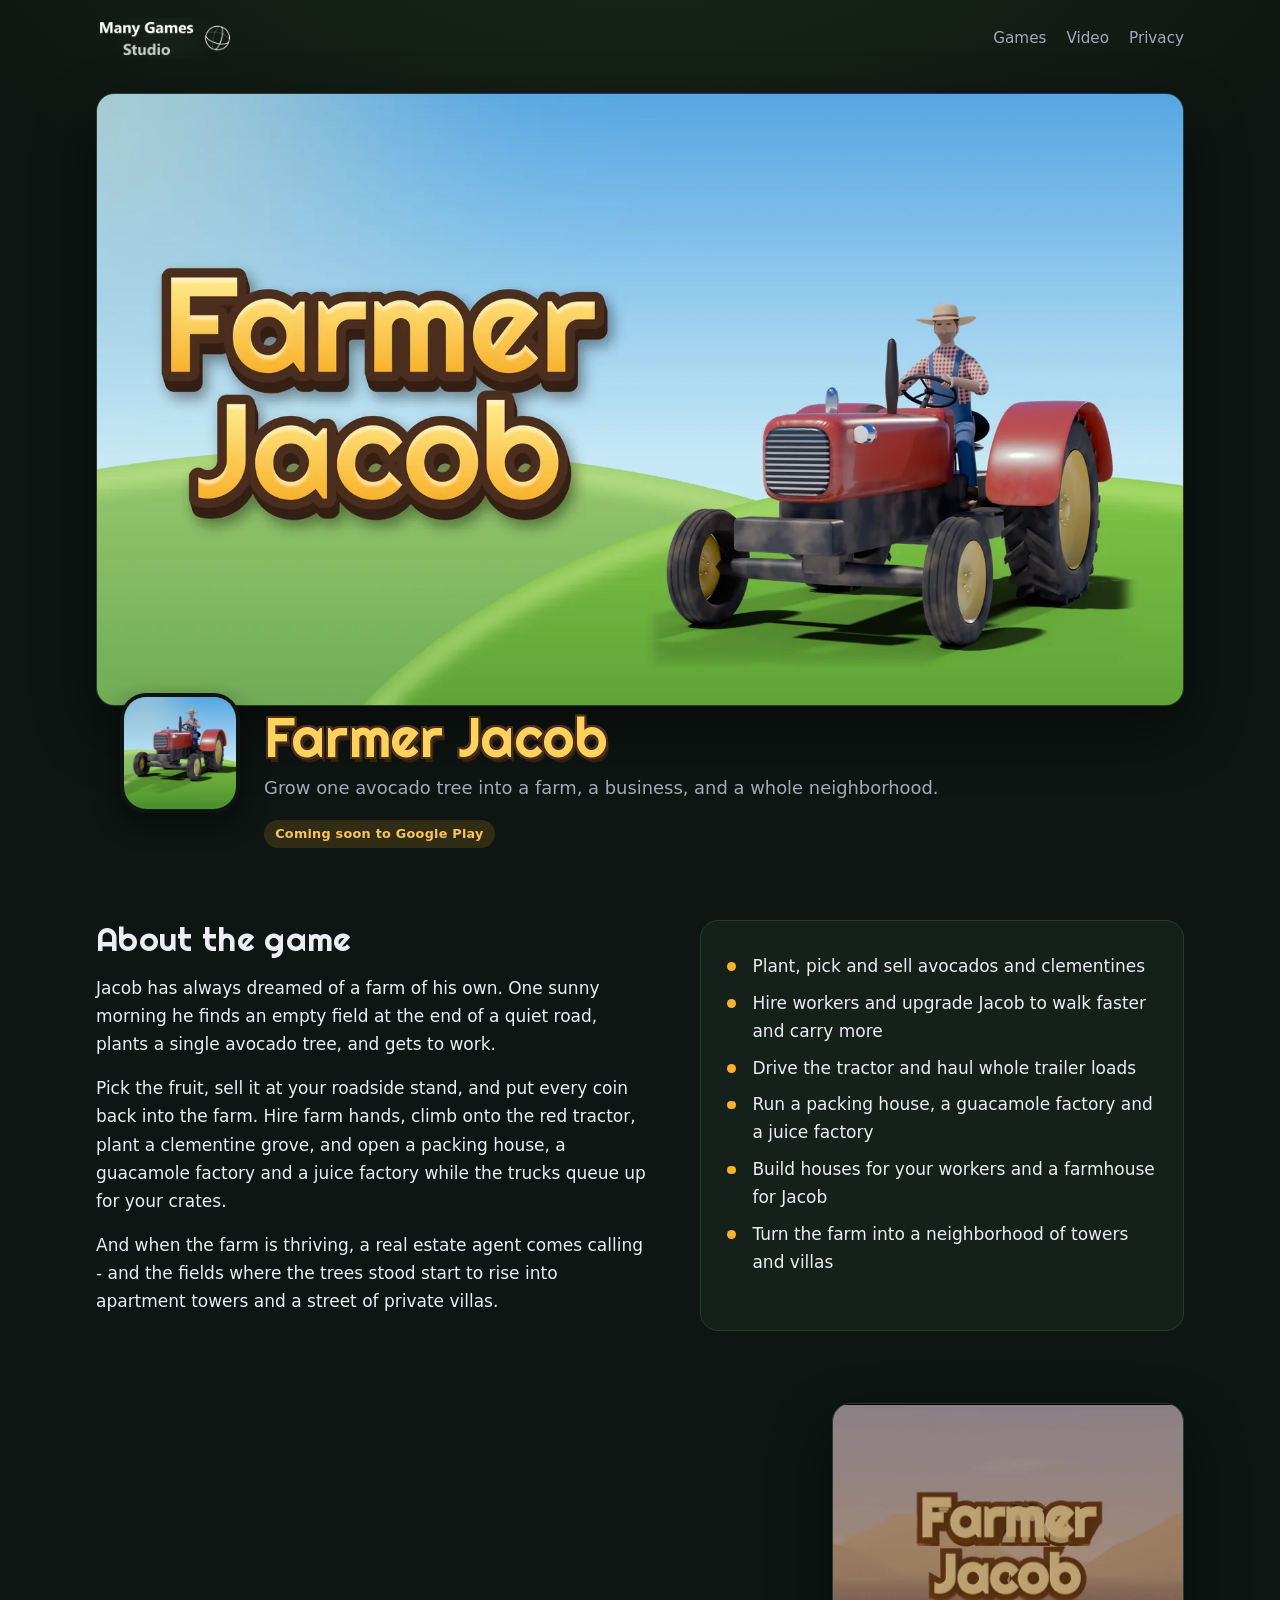
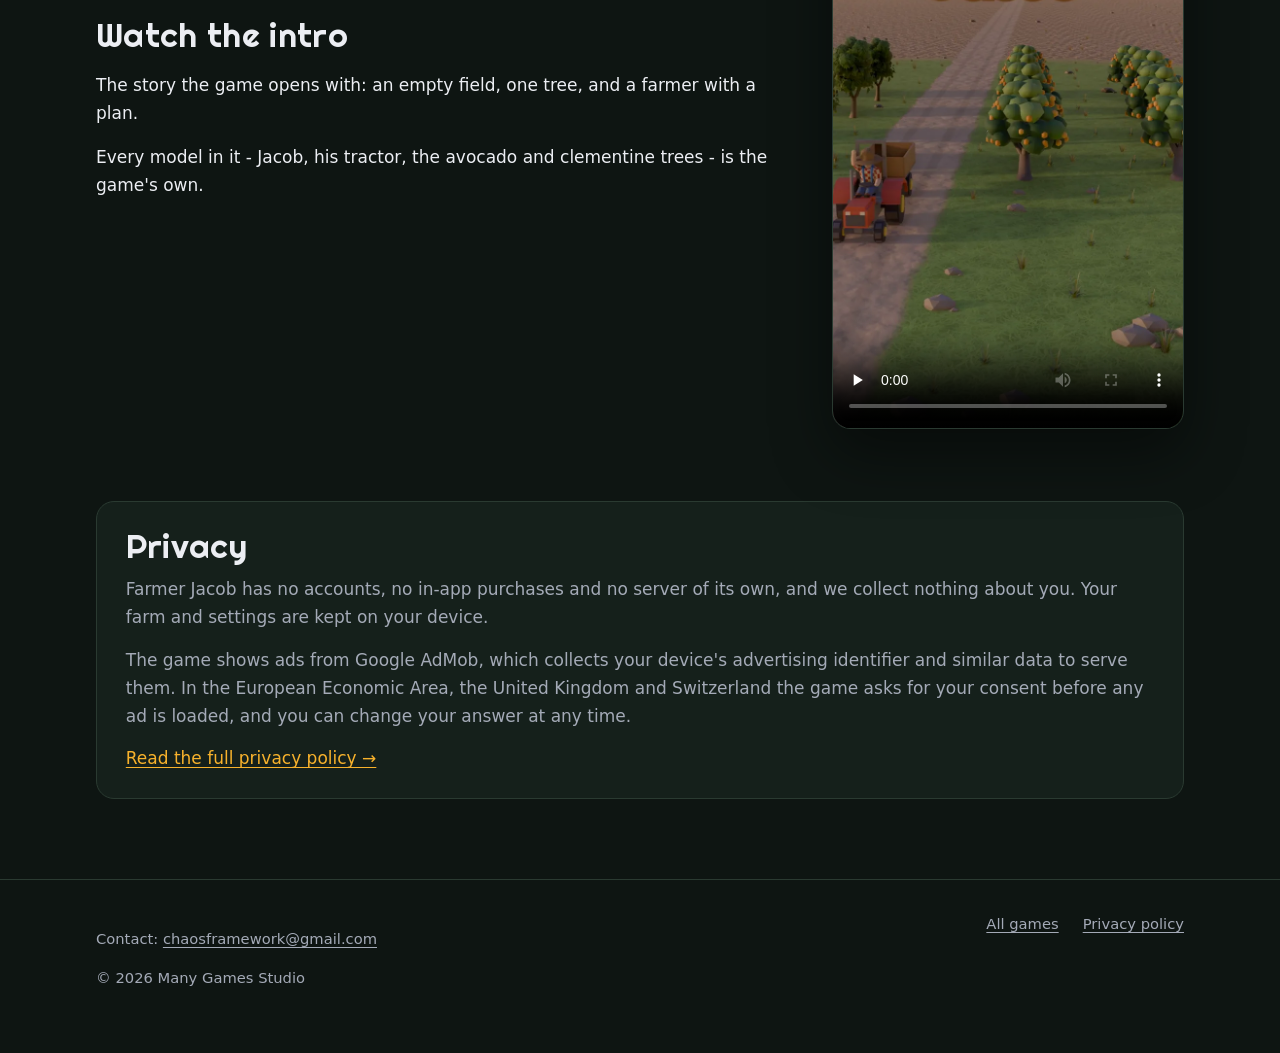
==== farmer-jacob/index.html @ d823fd6c "New site" ====
<!doctype html>
<html lang="en">
<head>
    <meta charset="utf-8">
    <meta name="viewport" content="width=device-width, initial-scale=1">
    <title>Farmer Jacob - Many Games Studio</title>
    <meta name="description" content="Farmer Jacob: grow one avocado tree into a farm, a business, and a whole neighborhood. Coming soon to Google Play.">
    <meta property="og:title" content="Farmer Jacob">
    <meta property="og:description" content="Grow one avocado tree into a farm, a business, and a whole neighborhood.">
    <meta property="og:image" content="https://many-games.github.io/farmer-jacob/images/feature.png">
    <meta property="og:type" content="website">
    <link rel="icon" type="image/png" href="images/icon.png">
    <link rel="preconnect" href="https://fonts.googleapis.com">
    <link rel="preconnect" href="https://fonts.gstatic.com" crossorigin>
    <link rel="stylesheet" href="https://fonts.googleapis.com/css2?family=Righteous&display=swap">
    <link rel="stylesheet" href="../assets/site.css">
</head>
<body class="theme-farmer">
    <header class="site-header">
        <div class="wrap">
            <a class="site-header__logo" href="../" aria-label="Many Games Studio home"><img src="../assets/many-games-logo.png" alt="Many Games Studio" width="672" height="203"></a>
            <nav class="site-nav" aria-label="Main">
                <a href="../#games">Games</a>
                <a href="#video">Video</a>
                <a href="#privacy">Privacy</a>
            </nav>
        </div>
    </header>

    <main class="wrap">
        <section class="game-hero">
            <img class="game-hero__art" src="images/hero.webp" alt="Farmer Jacob driving his red tractor across a green hill" width="1600" height="900">
            <div class="game-hero__head">
                <img class="game-hero__icon" src="images/icon.png" alt="" width="512" height="512">
                <div class="game-hero__text">
                    <h1 class="title-farmer">Farmer Jacob</h1>
                    <p class="game-hero__tagline">Grow one avocado tree into a farm, a business, and a whole neighborhood.</p>
                    <div class="game-hero__actions">
                        <span class="pill pill--soon">Coming soon to Google Play</span>
                    </div>
                </div>
            </div>
        </section>

        <section class="section about" aria-labelledby="about-title">
            <div>
                <h2 id="about-title">About the game</h2>
                <p>Jacob has always dreamed of a farm of his own. One sunny morning he finds an empty field at the end of a quiet road, plants a single avocado tree,
                    and gets to work.</p>
                <p>Pick the fruit, sell it at your roadside stand, and put every coin back into the farm. Hire farm hands, climb onto the red tractor, plant a clementine
                    grove, and open a packing house, a guacamole factory and a juice factory while the trucks queue up for your crates.</p>
                <p>And when the farm is thriving, a real estate agent comes calling - and the fields where the trees stood start to rise into apartment towers and
                    a street of private villas.</p>
            </div>
            <ul class="features">
                <li>Plant, pick and sell avocados and clementines</li>
                <li>Hire workers and upgrade Jacob to walk faster and carry more</li>
                <li>Drive the tractor and haul whole trailer loads</li>
                <li>Run a packing house, a guacamole factory and a juice factory</li>
                <li>Build houses for your workers and a farmhouse for Jacob</li>
                <li>Turn the farm into a neighborhood of towers and villas</li>
            </ul>
        </section>

        <section class="section film" id="video" aria-labelledby="video-title">
            <div>
                <h2 id="video-title">Watch the intro</h2>
                <p>The story the game opens with: an empty field, one tree, and a farmer with a plan.</p>
                <p>Every model in it - Jacob, his tractor, the avocado and clementine trees - is the game's own.</p>
            </div>
            <video controls playsinline preload="none" poster="images/intro-poster.webp" width="1080" height="1920">
                <source src="intro.mp4" type="video/mp4">
                <a href="intro.mp4">Download the intro video</a>
            </video>
        </section>

        <section class="section privacy" id="privacy" aria-labelledby="privacy-title">
            <h2 id="privacy-title">Privacy</h2>
            <p>Farmer Jacob has no accounts, no in-app purchases and no server of its own, and we collect nothing about you. Your farm and settings are kept on your
                device.</p>
            <p>The game shows ads from Google AdMob, which collects your device's advertising identifier and similar data to serve them. In the European Economic Area,
                the United Kingdom and Switzerland the game asks for your consent before any ad is loaded, and you can change your answer at any time.</p>
            <p><a href="privacy-policy.html">Read the full privacy policy &rarr;</a></p>
        </section>
    </main>

    <footer class="site-footer">
        <div class="wrap">
            <div>
                <p>Contact: <a href="mailto:chaosframework@gmail.com">chaosframework@gmail.com</a></p>
                <p>&copy; 2026 Many Games Studio</p>
            </div>
            <ul>
                <li><a href="../">All games</a></li>
                <li><a href="privacy-policy.html">Privacy policy</a></li>
            </ul>
        </div>
    </footer>
</body>
</html>
---- assets/site.css ----
/* Many Games Studio - shared styles for the landing page, the game pages and their privacy policies */

:root {
    color-scheme: dark;
    --bg: #0f1116;
    --bg-glow: rgba(110, 140, 255, 0.10);
    --surface: #171a22;
    --surface-raised: #1d212b;
    --line: #2a2f3b;
    --text: #eceef3;
    --muted: #a4aab7;
    --accent: #8aa8ff;
    --accent-ink: #0f1116;
    --radius: 18px;
    --radius-small: 12px;
    --page: 68rem;
    --display: "Righteous", system-ui, sans-serif;
    --body: system-ui, -apple-system, "Segoe UI", Roboto, Helvetica, Arial, sans-serif;
}

/* Each game page takes on its game's colors */
.theme-hanoi {
    --bg: #0a0f21;
    --bg-glow: rgba(70, 110, 255, 0.16);
    --surface: #111833;
    --surface-raised: #17203f;
    --line: #26305a;
    --accent: #7c9bff;
}

.theme-farmer {
    --bg: #0e1512;
    --bg-glow: rgba(120, 200, 90, 0.12);
    --surface: #15201b;
    --surface-raised: #1b2922;
    --line: #2a3a31;
    --accent: #f8b22c;
    --accent-ink: #3b230f;
}

*, *::before, *::after {
    box-sizing: border-box;
}

html {
    -webkit-text-size-adjust: 100%;
}

body {
    margin: 0;
    background: radial-gradient(70rem 40rem at 50% -10rem, var(--bg-glow), transparent 70%), var(--bg);
    color: var(--text);
    font: 17px/1.65 var(--body);
    min-height: 100vh;
}

img, video {
    display: block;
    max-width: 100%;
    height: auto;
}

a {
    color: var(--accent);
    text-underline-offset: 0.2em;
}

a:focus-visible, button:focus-visible {
    outline: 3px solid var(--accent);
    outline-offset: 3px;
    border-radius: 6px;
}

h1, h2, h3 {
    font-family: var(--display);
    font-weight: 400;
    line-height: 1.15;
    letter-spacing: 0.01em;
}

h2 {
    font-size: clamp(1.6rem, 1.2rem + 1.4vw, 2.1rem);
    margin: 0 0 1rem;
}

.visually-hidden {
    position: absolute;
    width: 1px;
    height: 1px;
    overflow: hidden;
    clip: rect(0 0 0 0);
    white-space: nowrap;
}

.wrap {
    width: min(100% - 2rem, var(--page));
    margin-inline: auto;
}

/* ---- Header and footer ---- */

.site-header {
    padding: 1.1rem 0;
}

.site-header .wrap {
    display: flex;
    align-items: center;
    justify-content: space-between;
    gap: 1rem;
}

.site-header .site-header--end {
    justify-content: flex-end;
}

.site-header__logo img {
    height: 2.6rem;
    width: auto;
}

.site-nav {
    display: flex;
    gap: 1.25rem;
    font-size: 0.95rem;
}

.site-nav a {
    color: var(--muted);
    text-decoration: none;
}

.site-nav a:hover {
    color: var(--text);
}

.site-footer {
    margin-top: 5rem;
    padding: 2rem 0 3rem;
    border-top: 1px solid var(--line);
    color: var(--muted);
    font-size: 0.92rem;
}

.site-footer .wrap {
    display: flex;
    flex-wrap: wrap;
    justify-content: space-between;
    gap: 0.75rem 2rem;
}

.site-footer a {
    color: var(--muted);
}

.site-footer ul {
    display: flex;
    flex-wrap: wrap;
    gap: 0.5rem 1.5rem;
    list-style: none;
    margin: 0;
    padding: 0;
}

/* ---- Landing page ---- */

.intro {
    padding: 4rem 0 3.5rem;
    text-align: center;
}

.intro__logo {
    width: min(30rem, 88%);
    margin: 0 auto 1.75rem;
}

.intro p {
    max-width: 36rem;
    margin: 0 auto;
    color: var(--muted);
    font-size: 1.1rem;
}

.games {
    display: grid;
    grid-template-columns: repeat(auto-fit, minmax(19rem, 1fr));
    gap: 1.5rem;
}

.game-card {
    display: flex;
    flex-direction: column;
    background: var(--surface);
    border: 1px solid var(--line);
    border-radius: var(--radius);
    overflow: hidden;
    color: inherit;
    text-decoration: none;
    transition: transform 0.2s ease, border-color 0.2s ease, box-shadow 0.2s ease;
}

.game-card:hover {
    transform: translateY(-4px);
    border-color: var(--accent);
    box-shadow: 0 18px 40px rgba(0, 0, 0, 0.35);
}

.game-card__art {
    aspect-ratio: 1024 / 500;
    width: 100%;
    object-fit: cover;
}

.game-card__body {
    display: flex;
    gap: 1rem;
    align-items: flex-start;
    padding: 1.25rem 1.4rem 1.5rem;
}

.game-card__icon {
    width: 4.5rem;
    height: 4.5rem;
    border-radius: 22%;
    flex: none;
    margin-top: -2.9rem;
    border: 3px solid var(--surface);
    box-shadow: 0 6px 16px rgba(0, 0, 0, 0.35);
}

.game-card h3 {
    margin: 0 0 0.35rem;
    font-size: 1.45rem;
}

.game-card p {
    margin: 0 0 0.9rem;
    color: var(--muted);
}

.game-card__more {
    color: var(--accent);
    font-weight: 600;
    font-size: 0.95rem;
}

/* ---- Status pills and buttons ---- */

.pill {
    display: inline-block;
    padding: 0.2rem 0.7rem;
    border-radius: 999px;
    font-size: 0.8rem;
    font-weight: 600;
    letter-spacing: 0.02em;
    margin-right: 0.6rem;
    vertical-align: middle;
}

.pill--live {
    background: rgba(70, 200, 120, 0.15);
    color: #7fe0a4;
}

.pill--soon {
    background: rgba(248, 178, 44, 0.15);
    color: #f8c45c;
}

.button {
    display: inline-flex;
    align-items: center;
    gap: 0.6rem;
    padding: 0.8rem 1.4rem;
    border-radius: 999px;
    background: var(--accent);
    color: var(--accent-ink);
    font-weight: 700;
    text-decoration: none;
    transition: filter 0.15s ease, transform 0.15s ease;
}

.button:hover {
    filter: brightness(1.08);
    transform: translateY(-1px);
}

.button svg {
    width: 1.1em;
    height: 1.1em;
}

.button--quiet {
    background: transparent;
    color: var(--text);
    border: 1px solid var(--line);
}

/* ---- Game pages ---- */

.game-hero {
    padding-top: 1rem;
}

.game-hero__art {
    width: 100%;
    border-radius: var(--radius);
    border: 1px solid var(--line);
    box-shadow: 0 24px 60px rgba(0, 0, 0, 0.45);
}

.game-hero__head {
    display: flex;
    flex-wrap: wrap;
    align-items: center;
    gap: 1.25rem 1.5rem;
    margin-top: -3rem;
    padding: 0 1.5rem;
    position: relative;
}

.game-hero__icon {
    width: 7.5rem;
    height: 7.5rem;
    border-radius: 22%;
    border: 4px solid var(--bg);
    box-shadow: 0 10px 28px rgba(0, 0, 0, 0.45);
}

.game-hero__text {
    flex: 1 1 18rem;
    padding-top: 3rem;
}

.game-hero h1 {
    font-size: clamp(2.2rem, 1.5rem + 2.6vw, 3.4rem);
    margin: 0 0 0.3rem;
}

.game-hero__tagline {
    margin: 0;
    color: var(--muted);
    font-size: 1.12rem;
}

.game-hero__actions {
    display: flex;
    flex-wrap: wrap;
    align-items: center;
    gap: 0.75rem 1rem;
    margin-top: 1.1rem;
}

.game-hero__note {
    color: var(--muted);
    font-size: 0.9rem;
}

/* The game names, lettered the way the games letter them */
.title-hanoi .chaos {
    background: linear-gradient(90deg, #ff6a4d, #ffb31a, #3fe07a, #2fd6ef, #e06cf0);
    -webkit-background-clip: text;
    background-clip: text;
    color: transparent;
}

.title-farmer {
    color: #ffd25e;
    text-shadow:
        2px 0 0 #4a2e1e, -2px 0 0 #4a2e1e, 0 2px 0 #4a2e1e, 0 -2px 0 #4a2e1e,
        2px 2px 0 #4a2e1e, -2px 2px 0 #4a2e1e, 2px -2px 0 #4a2e1e, -2px -2px 0 #4a2e1e,
        3px 5px 0 #34200f;
}

.section {
    margin-top: 4.5rem;
}

.about {
    display: grid;
    grid-template-columns: minmax(0, 1.15fr) minmax(0, 1fr);
    gap: 2rem 3rem;
}

.about p {
    margin: 0 0 1rem;
}

.features {
    list-style: none;
    margin: 0;
    padding: 1.4rem 1.6rem;
    background: var(--surface);
    border: 1px solid var(--line);
    border-radius: var(--radius);
}

.features li {
    position: relative;
    padding-left: 1.6rem;
    margin: 0.55rem 0;
}

.features li::before {
    content: "";
    position: absolute;
    left: 0;
    top: 0.6em;
    width: 0.55rem;
    height: 0.55rem;
    border-radius: 50%;
    background: var(--accent);
}

.lead {
    color: var(--muted);
    margin: -0.4rem 0 1.5rem;
}

/* Screenshots: four across on a wide screen, a row to swipe through on a phone */
.shots {
    display: grid;
    grid-template-columns: repeat(4, minmax(0, 1fr));
    gap: 1.25rem;
    list-style: none;
    margin: 0;
    padding: 0;
}

.shots a {
    display: block;
    border-radius: var(--radius-small);
    overflow: hidden;
    border: 1px solid var(--line);
    transition: transform 0.2s ease, border-color 0.2s ease;
}

.shots a:hover {
    transform: translateY(-3px);
    border-color: var(--accent);
}

.shots figcaption {
    margin-top: 0.55rem;
    color: var(--muted);
    font-size: 0.88rem;
    text-align: center;
}

.shots figure {
    margin: 0;
}

/* The intro clip, portrait like the phone it was made for, with what it shows beside it */
.film {
    display: grid;
    grid-template-columns: minmax(0, 1fr) 22rem;
    gap: 2rem 3rem;
    align-items: center;
}

.film video {
    width: 100%;
    aspect-ratio: 9 / 16;
    border-radius: var(--radius);
    border: 1px solid var(--line);
    background: #000;
    box-shadow: 0 24px 60px rgba(0, 0, 0, 0.45);
}

.film p {
    margin: 0 0 1rem;
}

.privacy {
    padding: 1.6rem 1.8rem;
    background: var(--surface);
    border: 1px solid var(--line);
    border-radius: var(--radius);
}

.privacy h2 {
    margin-bottom: 0.6rem;
}

.privacy p {
    margin: 0 0 0.9rem;
    color: var(--muted);
}

.privacy p:last-child {
    margin-bottom: 0;
}

/* ---- Privacy policy pages ---- */

.policy {
    max-width: 44rem;
    margin-inline: auto;
}

.policy__back {
    display: inline-block;
    margin-bottom: 1.5rem;
    font-size: 0.95rem;
}

.policy h1 {
    font-size: clamp(1.9rem, 1.4rem + 1.8vw, 2.6rem);
    margin: 0 0 0.3rem;
}

.policy h2 {
    font-size: 1.3rem;
    margin: 2.4rem 0 0.6rem;
}

.policy .updated {
    color: var(--muted);
    font-size: 0.92rem;
    margin-top: 0;
}

.policy li {
    margin: 0.4rem 0;
}

/* ---- Narrow screens ---- */

@media (max-width: 52rem) {
    .about, .film {
        grid-template-columns: minmax(0, 1fr);
    }

    .film video {
        width: min(22rem, 100%);
        margin-inline: auto;
    }

    .shots {
        display: flex;
        overflow-x: auto;
        scroll-snap-type: x mandatory;
        padding-bottom: 0.75rem;
    }

    .shots li {
        flex: 0 0 58%;
        scroll-snap-align: start;
    }

    .game-hero__head {
        margin-top: -2rem;
        padding: 0 0.5rem;
    }

    .game-hero__icon {
        width: 5.5rem;
        height: 5.5rem;
    }

    .game-hero__text {
        padding-top: 0;
    }
}

@media (prefers-reduced-motion: reduce) {
    *, *::before, *::after {
        transition: none !important;
    }
}
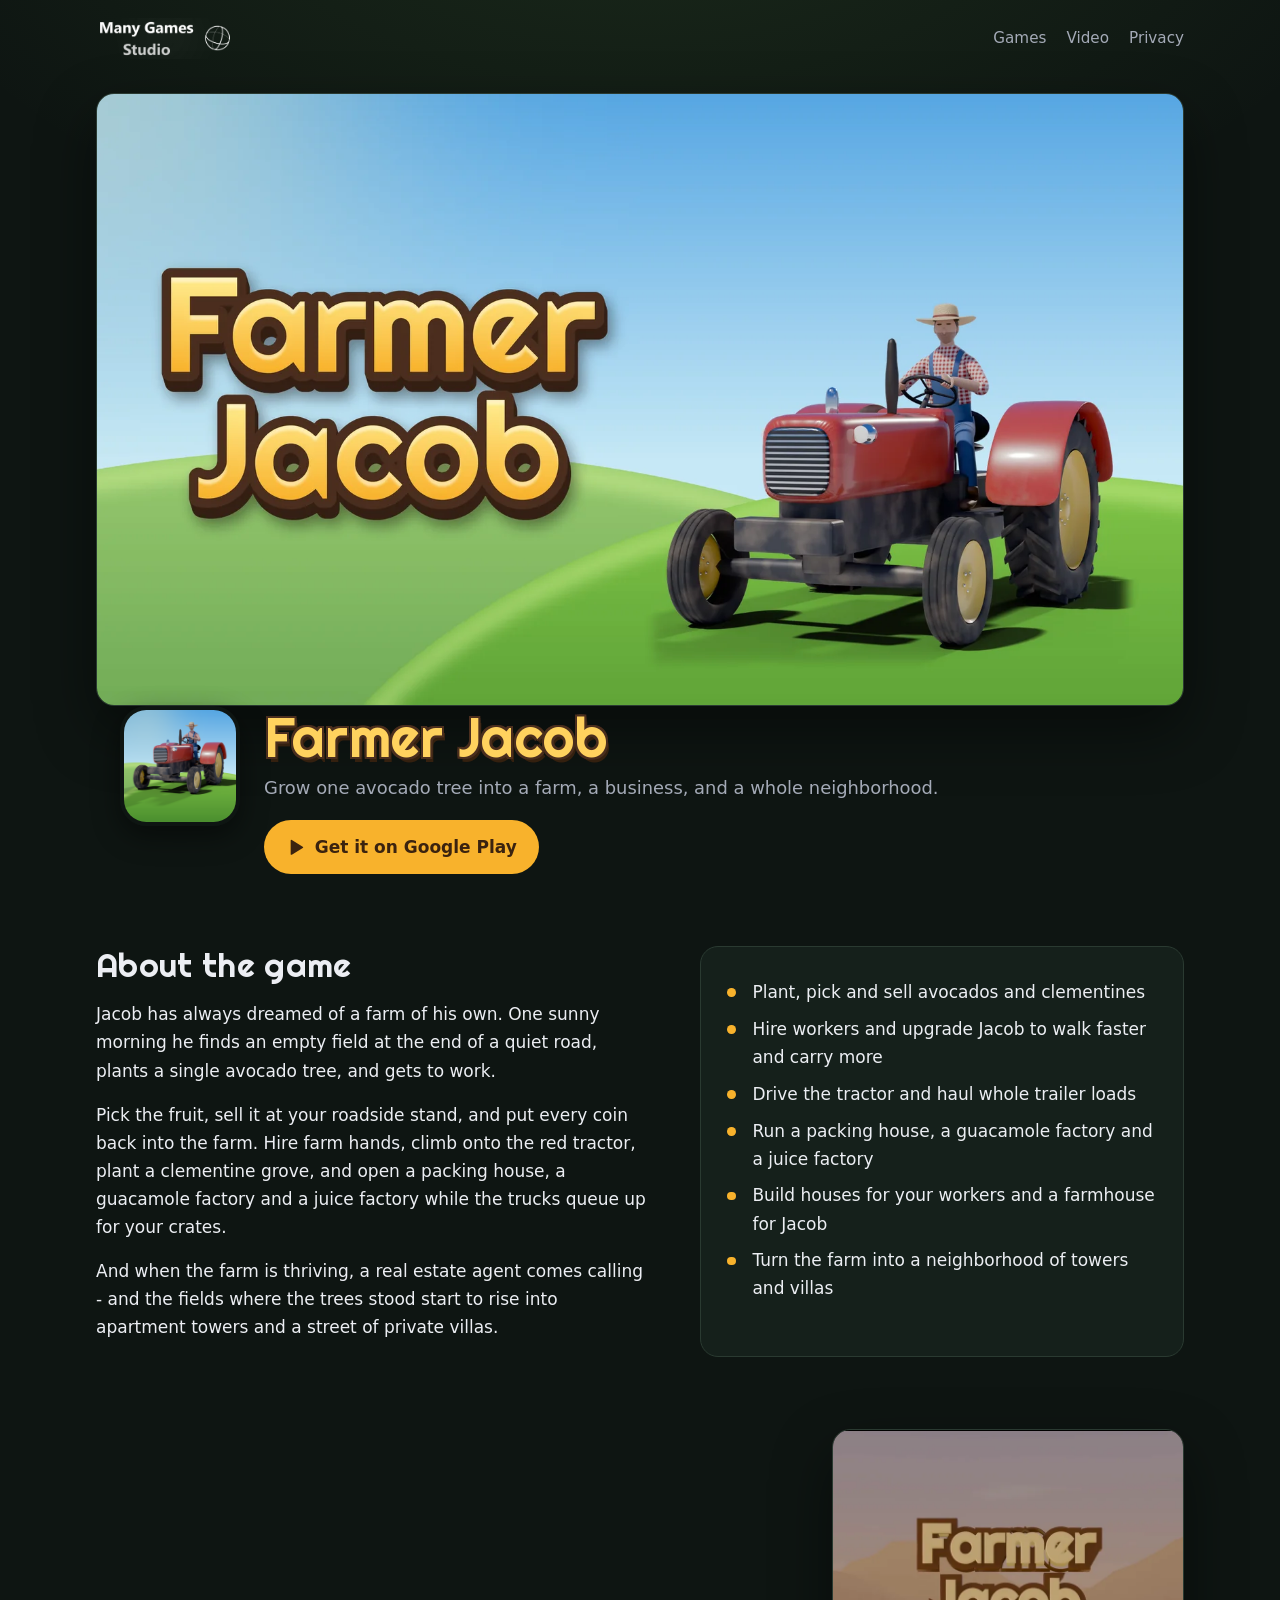
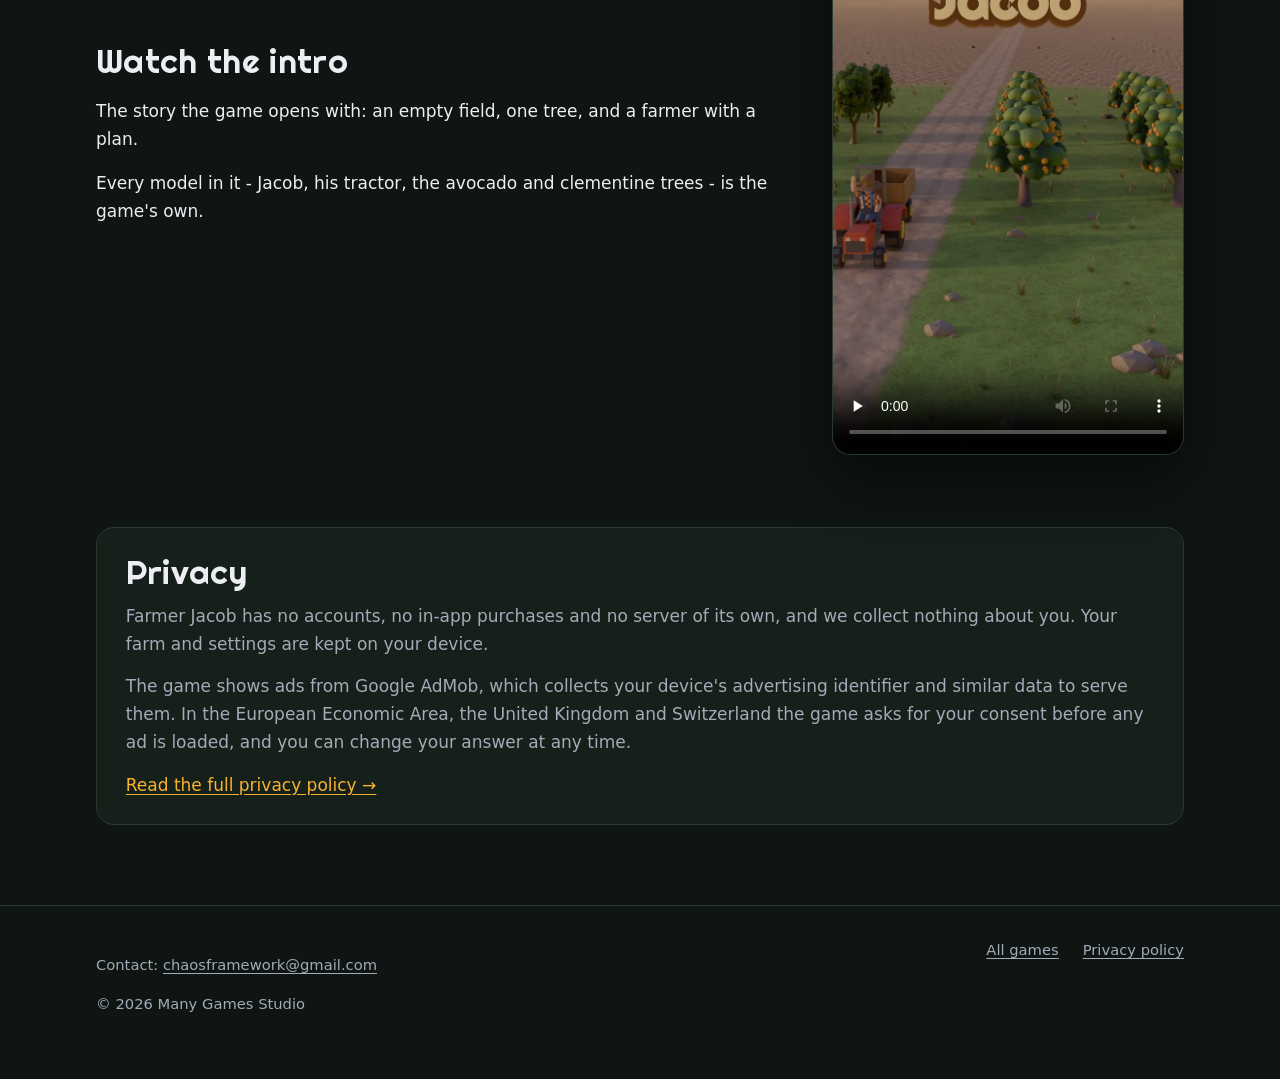
==== commit 094f1a7a: "link Farmer Jacob to google play store" ====
--- a/farmer-jacob/index.html
+++ b/farmer-jacob/index.html
@@ -4,7 +4,7 @@
     <meta charset="utf-8">
     <meta name="viewport" content="width=device-width, initial-scale=1">
     <title>Farmer Jacob - Many Games Studio</title>
-    <meta name="description" content="Farmer Jacob: grow one avocado tree into a farm, a business, and a whole neighborhood. Coming soon to Google Play.">
+    <meta name="description" content="Farmer Jacob: grow one avocado tree into a farm, a business, and a whole neighborhood. Now on Google Play.">
     <meta property="og:title" content="Farmer Jacob">
     <meta property="og:description" content="Grow one avocado tree into a farm, a business, and a whole neighborhood.">
     <meta property="og:image" content="https://many-games.github.io/farmer-jacob/images/feature.png">
@@ -36,7 +36,10 @@
                     <h1 class="title-farmer">Farmer Jacob</h1>
                     <p class="game-hero__tagline">Grow one avocado tree into a farm, a business, and a whole neighborhood.</p>
                     <div class="game-hero__actions">
-                        <span class="pill pill--soon">Coming soon to Google Play</span>
+                        <a class="button" href="https://play.google.com/store/apps/details?id=com.manygames.farmerjacob">
+                            <svg viewBox="0 0 24 24" aria-hidden="true"><path fill="currentColor" d="M6 3.5v17a1 1 0 0 0 1.5.86l14-8.5a1 1 0 0 0 0-1.72l-14-8.5A1 1 0 0 0 6 3.5Z"/></svg>
+                            Get it on Google Play
+                        </a>
                     </div>
                 </div>
             </div>
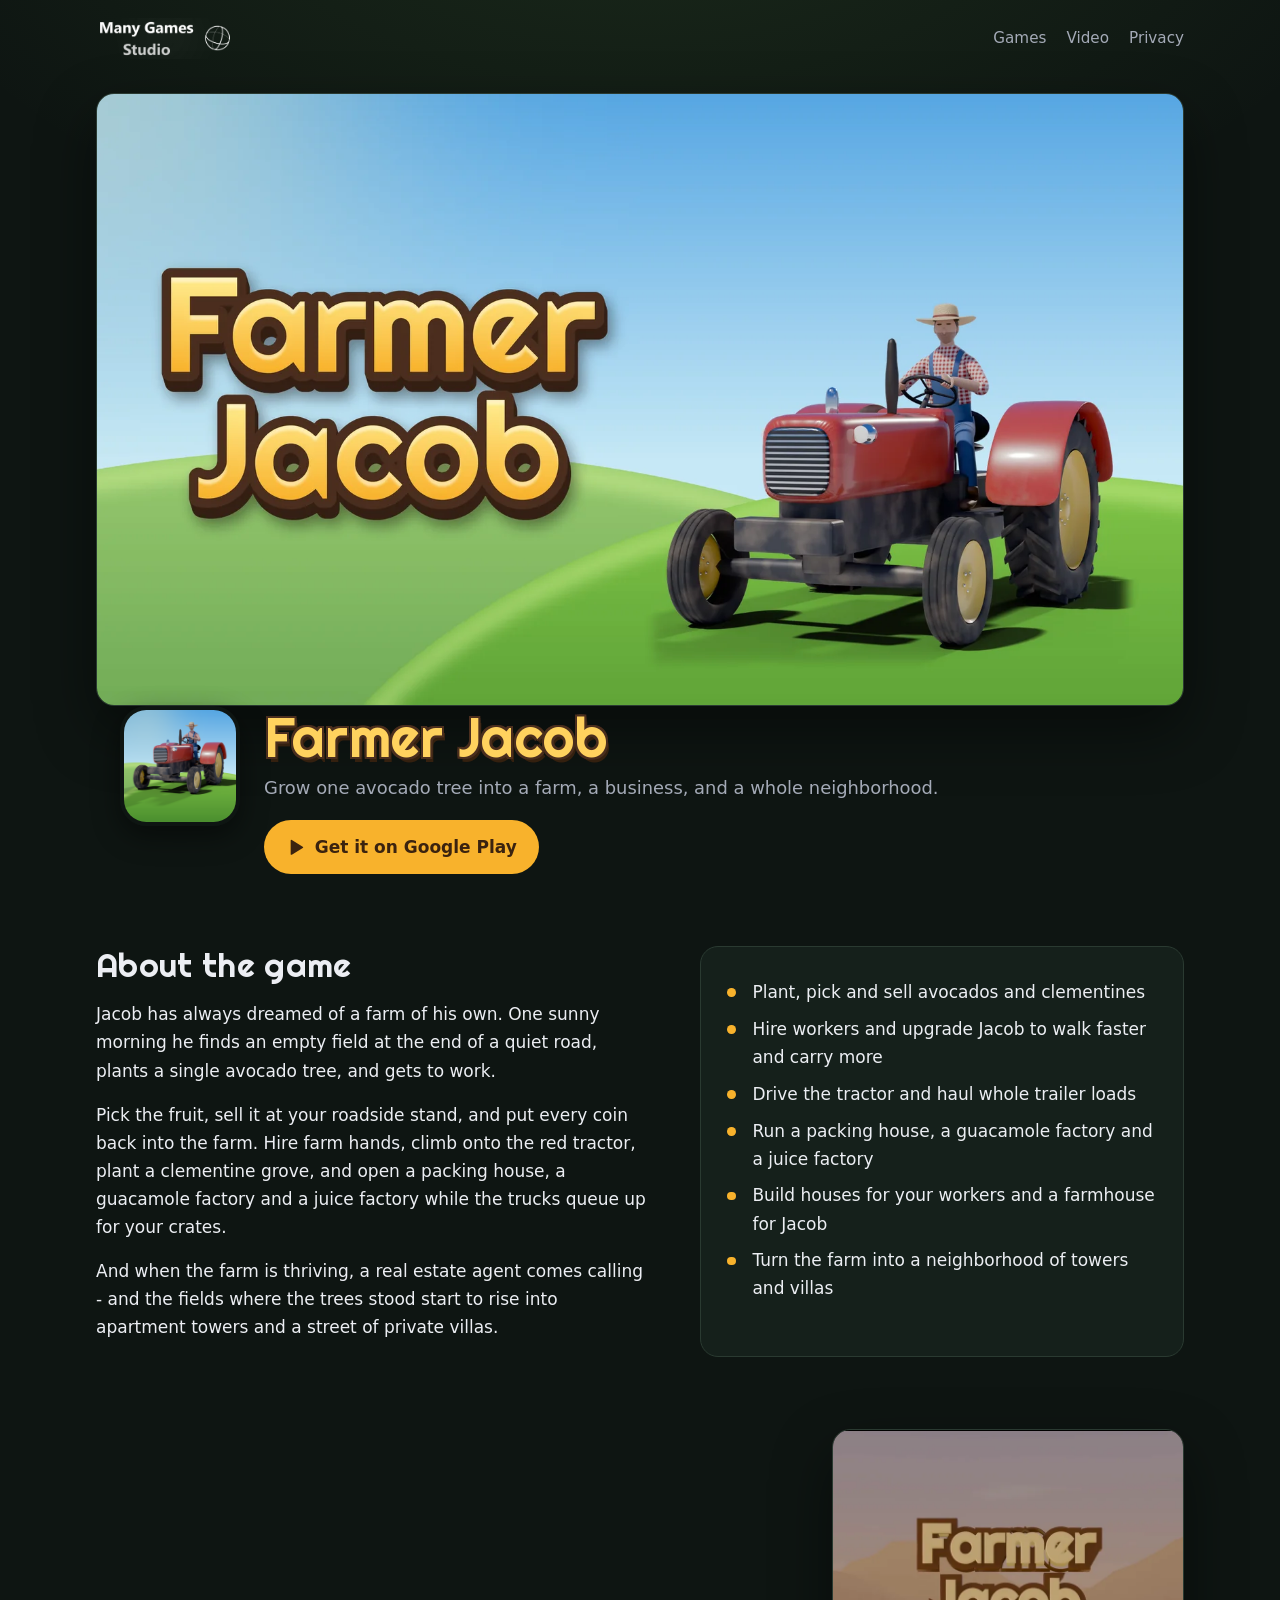
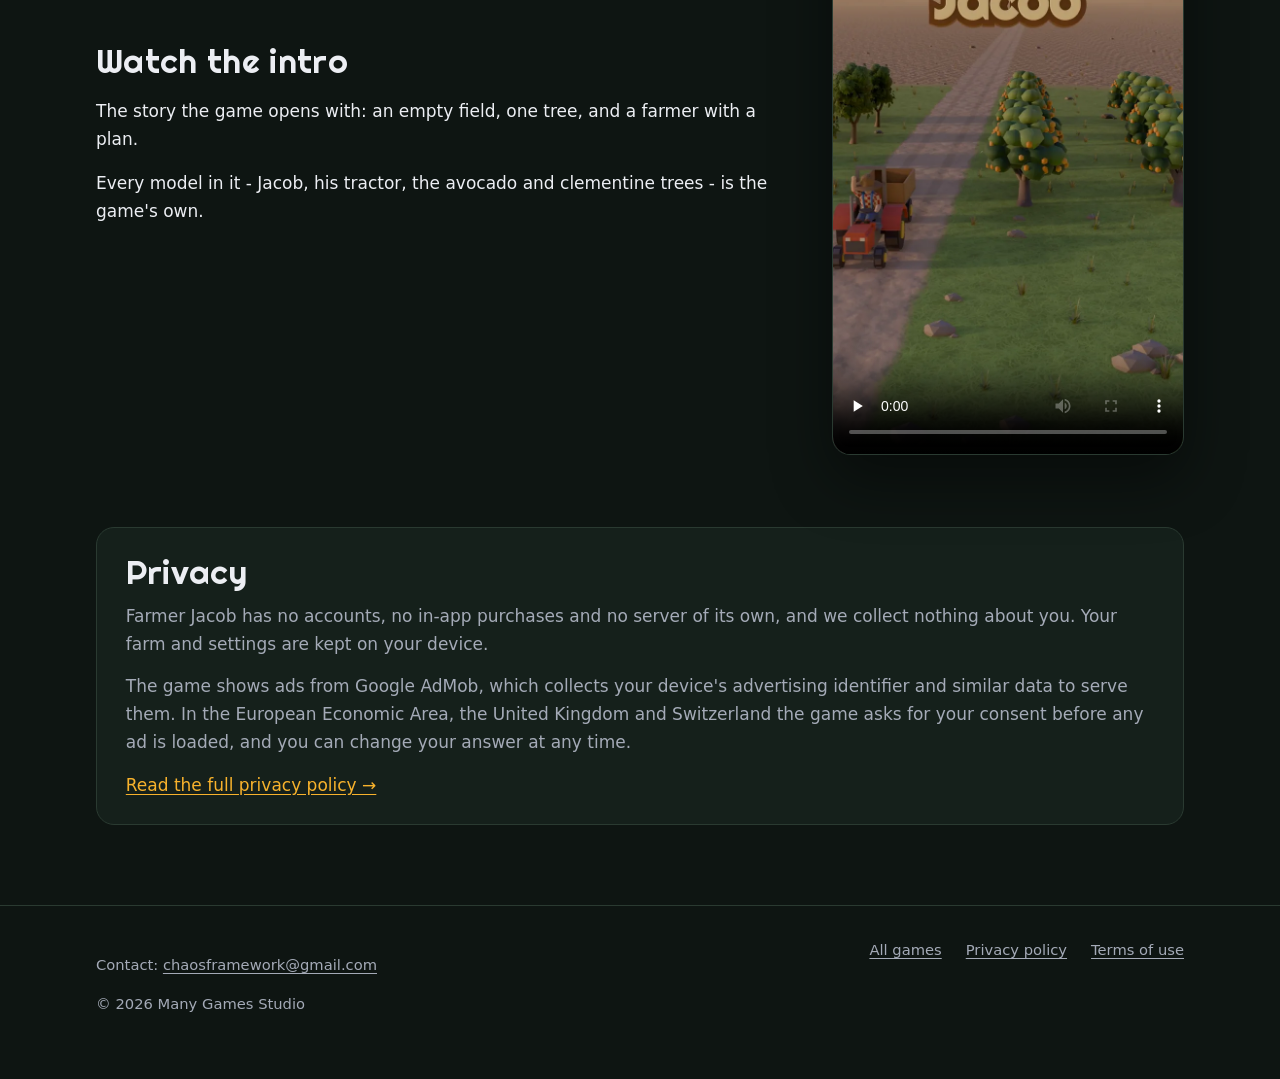
==== commit 8e9b4a32: "Added terms of use page" ====
--- a/farmer-jacob/index.html
+++ b/farmer-jacob/index.html
@@ -96,6 +96,7 @@
             <ul>
                 <li><a href="../">All games</a></li>
                 <li><a href="privacy-policy.html">Privacy policy</a></li>
+                <li><a href="../terms.html">Terms of use</a></li>
             </ul>
         </div>
     </footer>
--- a/assets/site.css
+++ b/assets/site.css
@@ -38,6 +38,16 @@
     --accent-ink: #3b230f;
 }
 
+.theme-beam {
+    --bg: #12140c;
+    --bg-glow: rgba(200, 220, 120, 0.10);
+    --surface: #1b1e12;
+    --surface-raised: #222617;
+    --line: #333a22;
+    --accent: #f5c94e;
+    --accent-ink: #2a2208;
+}
+
 *, *::before, *::after {
     box-sizing: border-box;
 }
@@ -372,6 +382,15 @@
         3px 5px 0 #34200f;
 }
 
+.title-beam {
+    color: #fffbef;
+    text-shadow: 0 0 14px rgba(255, 250, 230, 0.45);
+}
+
+.title-beam .r { color: #ff6b62; text-shadow: 0 0 14px rgba(255, 90, 80, 0.55); }
+.title-beam .g { color: #5ee67f; text-shadow: 0 0 14px rgba(80, 230, 120, 0.55); }
+.title-beam .b { color: #6fa2ff; text-shadow: 0 0 14px rgba(90, 140, 255, 0.55); }
+
 .section {
     margin-top: 4.5rem;
 }
